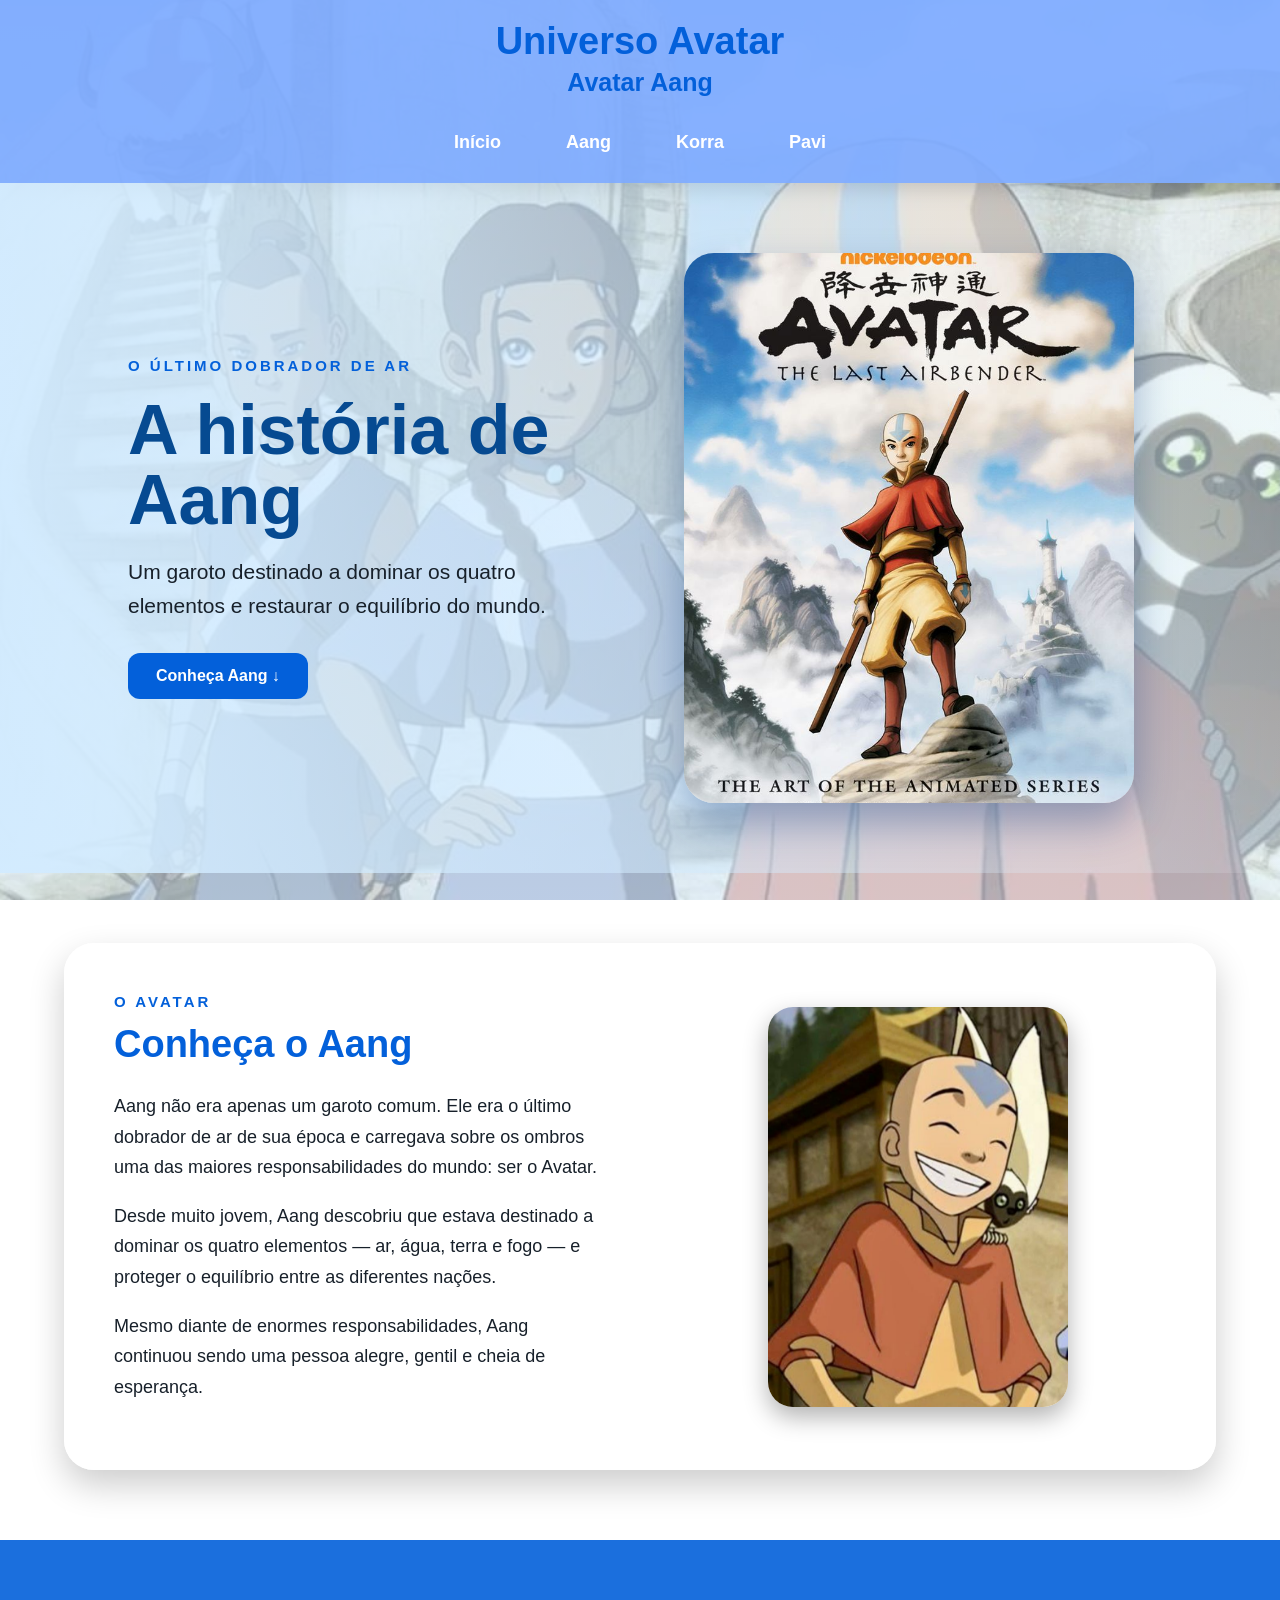
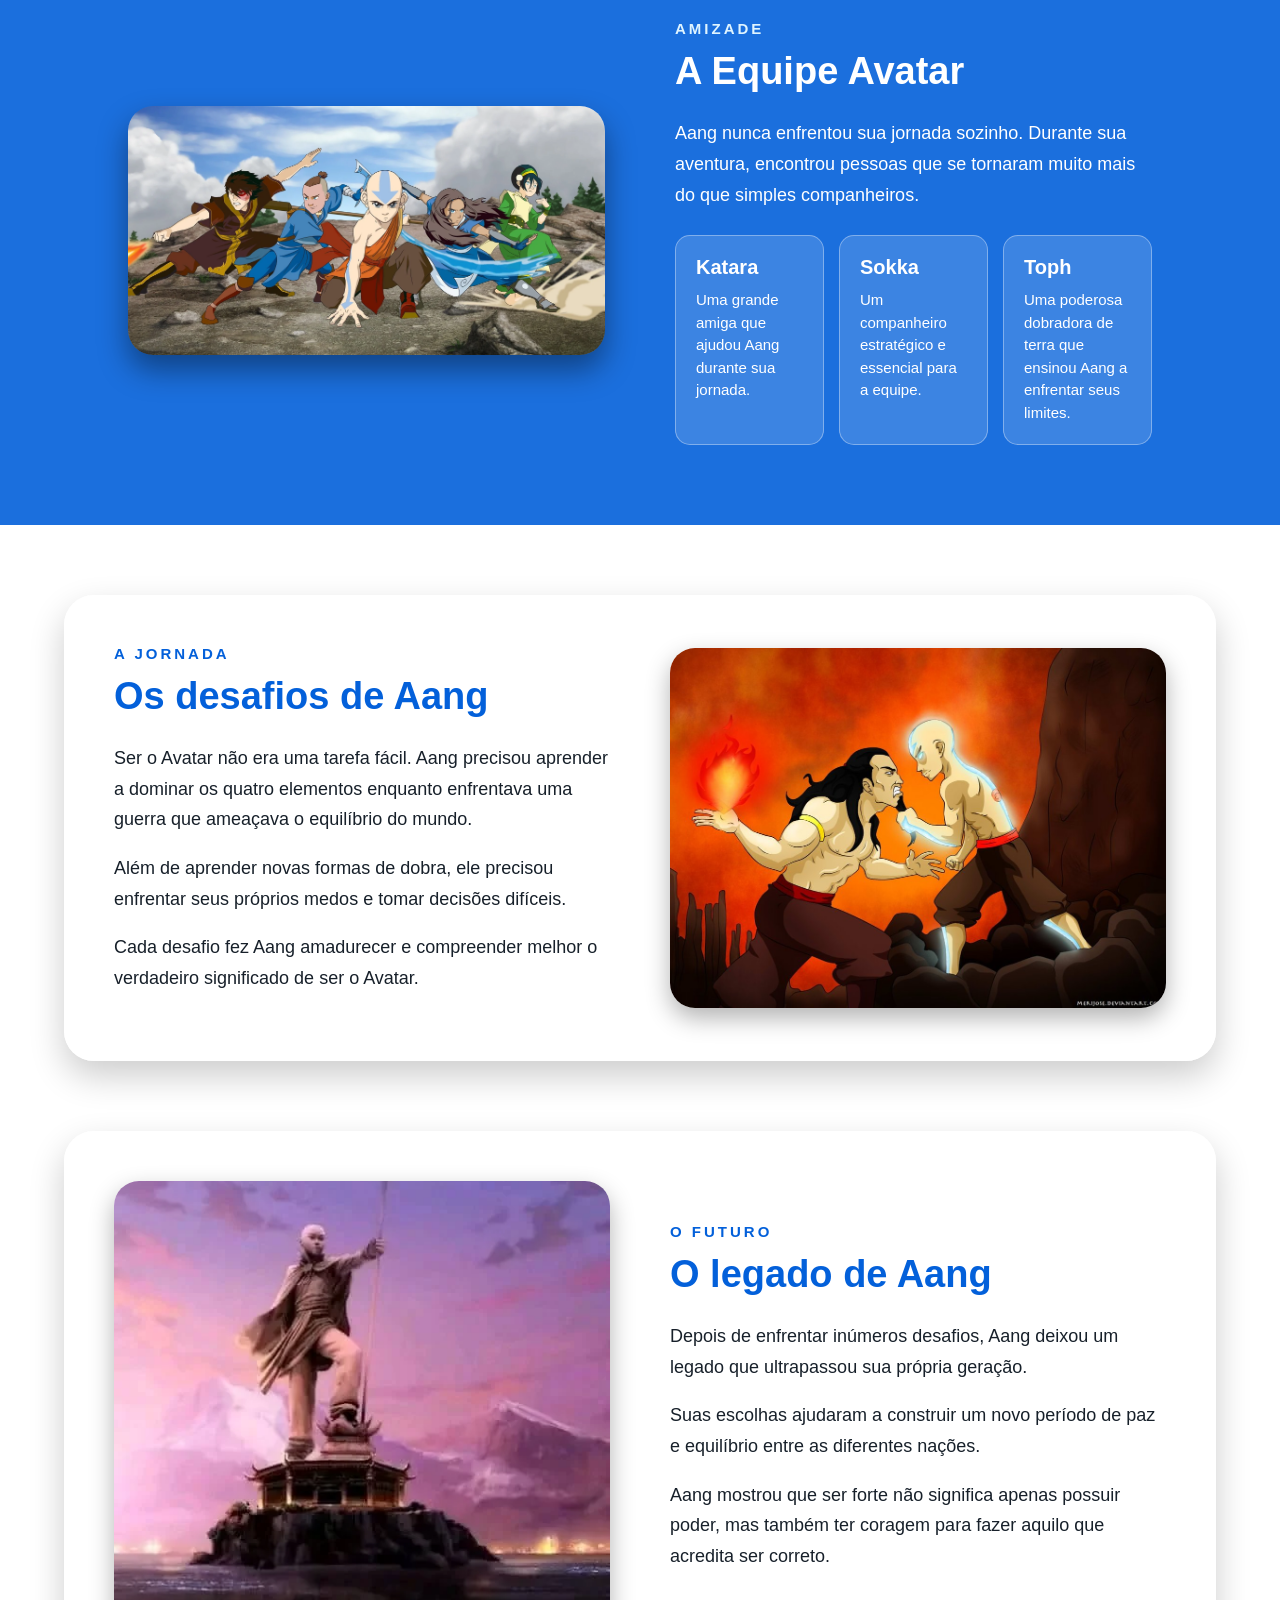
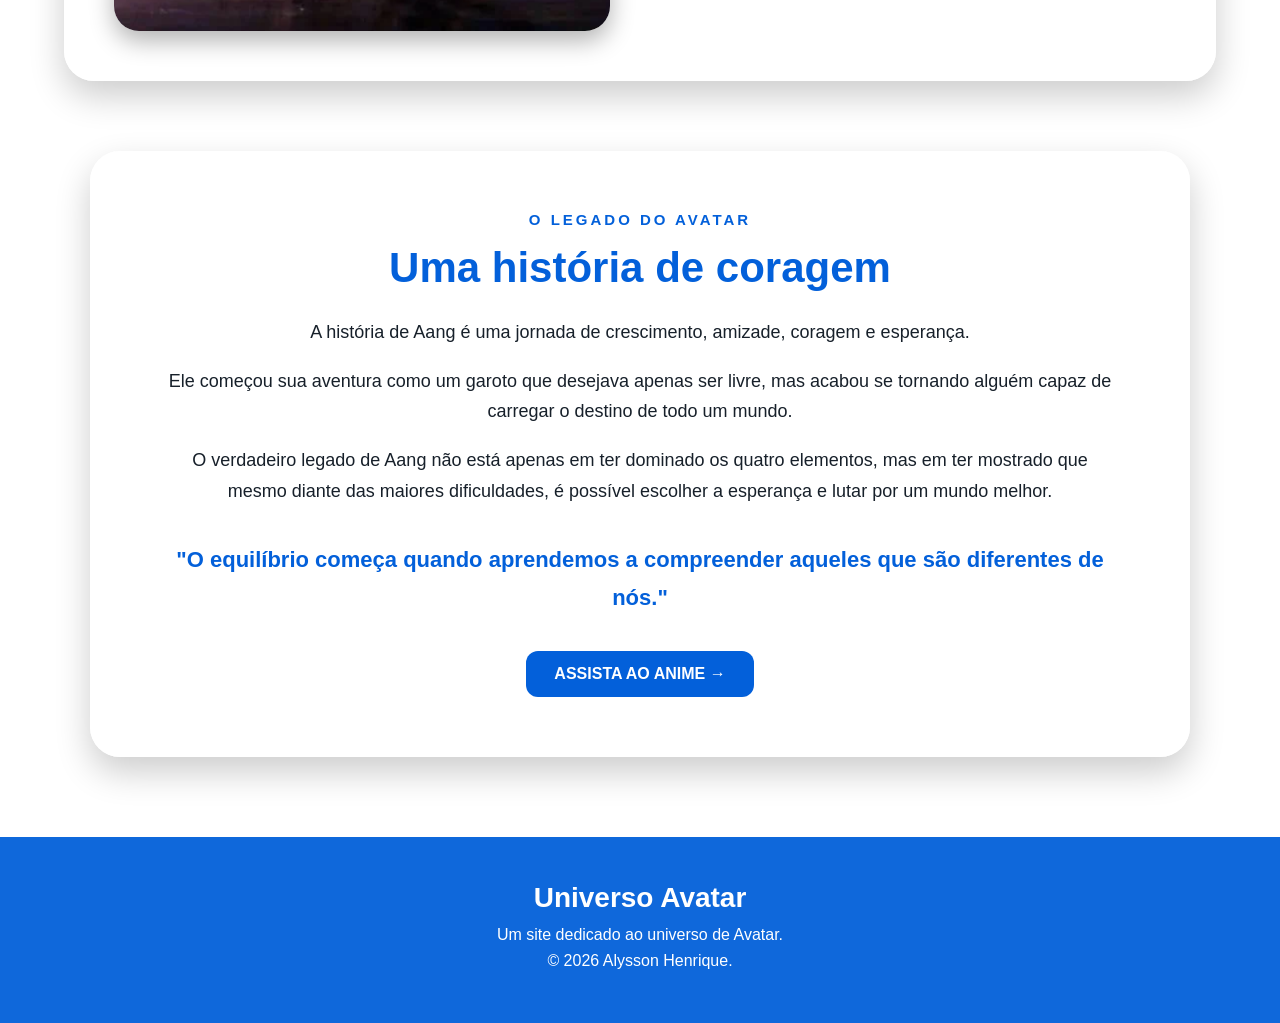
==== paginas/aang.html @ df980517 "universo avatar" ====
<!DOCTYPE html>
<html lang="pt-br">

<head>
    <meta charset="UTF-8">
    <meta name="viewport" content="width=device-width, initial-scale=1.0">
    <title>Aang - Avatar</title>
    <link rel="stylesheet" href="../estilos/aang.css">
</head>

<body>
   
      <!--<div id="intro-video">

        <video id="video-abertura" playsinline>
            <source src="../videos/abertura.mp4" type="video/mp4">
            Seu navegador não suporta vídeo.
        </video>

        <div class="intro-conteudo">

            <h1>Universo Avatar</h1>

            <p>Prepare-se para conhecer o mundo dos Avatares</p>

            <button id="iniciar-video">
                ENTRAR NO UNIVERSO
            </button>

            <button id="pular-video">
                Pular vídeo
            </button>

        </div>

    </div>-->


    <header class="cabecalho">

        <div class="tiulo1">

            <h1>Universo Avatar</h1>

            <h2>Avatar Aang</h2>

        </div>

        <nav class="menu">

            <a href="../index.html">Início</a>

            <a href="../paginas/aang.html">Aang</a>

            <a href="../paginas/korra.html">Korra</a>

            <a href="../paginas/pavi.html">Pavi</a>

        </nav>

    </header>


    <main>

        <section class="hero">

            <div class="hero-texto">

                <span>O ÚLTIMO DOBRADOR DE AR</span>

                <h1>
                    A história de
                    <br>
                    Aang
                </h1>

                <p>
                    Um garoto destinado a dominar os quatro elementos
                    e restaurar o equilíbrio do mundo.
                </p>

                <a href="#introducao" class="botao">
                    Conheça Aang ↓
                </a>

            </div>


            <div class="hero-imagem">

                <img
                    src="../imagens/Anng/capa aang.jpg"
                    alt="Aang"
                >

            </div>

        </section>


        <section class="introducao" id="introducao">

            <div class="texto">

                <span class="subtitulo">
                    O AVATAR
                </span>

                <h2>
                    Conheça o Aang
                </h2>

                <p>
                    Aang não era apenas um garoto comum. Ele era o último
                    dobrador de ar de sua época e carregava sobre os ombros
                    uma das maiores responsabilidades do mundo: ser o Avatar.
                </p>

                <p>
                    Desde muito jovem, Aang descobriu que estava destinado
                    a dominar os quatro elementos — ar, água, terra e fogo —
                    e proteger o equilíbrio entre as diferentes nações.
                </p>

                <p>
                    Mesmo diante de enormes responsabilidades, Aang continuou
                    sendo uma pessoa alegre, gentil e cheia de esperança.
                </p>

            </div>


            <div class="imagem1">

                <img
                    id="imagem1"
                    src="../imagens/Anng/perfilaang.png"
                    alt="Aang"
                >

            </div>

        </section>


        <section class="destaque">

            <div class="destaque-imagem">

                <img
                    src="../imagens/Anng/eqipeaang.png"
                    alt="Equipe do Aang"
                >

            </div>


            <div class="destaque-texto">

                <span class="subtitulo">
                    AMIZADE
                </span>

                <h2>
                    A Equipe Avatar
                </h2>

                <p>
                    Aang nunca enfrentou sua jornada sozinho.
                    Durante sua aventura, encontrou pessoas que
                    se tornaram muito mais do que simples companheiros.
                </p>


                <div class="mini-cards">

                    <div class="mini-card">

                        <h3>
                            Katara
                        </h3>

                        <p>
                            Uma grande amiga que ajudou Aang
                            durante sua jornada.
                        </p>

                    </div>


                    <div class="mini-card">

                        <h3>
                            Sokka
                        </h3>

                        <p>
                            Um companheiro estratégico e
                            essencial para a equipe.
                        </p>

                    </div>


                    <div class="mini-card">

                        <h3>
                            Toph
                        </h3>

                        <p>
                            Uma poderosa dobradora de terra
                            que ensinou Aang a enfrentar seus limites.
                        </p>

                    </div>

                </div>

            </div>

        </section>


        <section class="desafios">

            <div class="texto">

                <span class="subtitulo">
                    A JORNADA
                </span>

                <h2>
                    Os desafios de Aang
                </h2>

                <p>
                    Ser o Avatar não era uma tarefa fácil. Aang precisou
                    aprender a dominar os quatro elementos enquanto enfrentava
                    uma guerra que ameaçava o equilíbrio do mundo.
                </p>

                <p>
                    Além de aprender novas formas de dobra, ele precisou
                    enfrentar seus próprios medos e tomar decisões difíceis.
                </p>

                <p>
                    Cada desafio fez Aang amadurecer e compreender melhor
                    o verdadeiro significado de ser o Avatar.
                </p>

            </div>


            <div class="imagem">

                <img
                    src="../imagens/Anng/desafiosaang.png"
                    alt="Aang enfrentando desafios"
                >

            </div>

        </section>


        <section class="legado">

            <div class="imagem">

                <img
                    src="../imagens/Anng/legadoasng.png"
                    alt="Legado de Aang"
                >

            </div>


            <div class="texto">

                <span class="subtitulo">
                    O FUTURO
                </span>

                <h2>
                    O legado de Aang
                </h2>

                <p>
                    Depois de enfrentar inúmeros desafios, Aang deixou
                    um legado que ultrapassou sua própria geração.
                </p>

                <p>
                    Suas escolhas ajudaram a construir um novo período
                    de paz e equilíbrio entre as diferentes nações.
                </p>

                <p>
                    Aang mostrou que ser forte não significa apenas possuir
                    poder, mas também ter coragem para fazer aquilo que
                    acredita ser correto.
                </p>

            </div>

        </section>


        <section class="conclusao">

            <div class="texto">

                <span class="subtitulo">
                    O LEGADO DO AVATAR
                </span>

                <h2>
                    Uma história de coragem
                </h2>

                <p>
                    A história de Aang é uma jornada de crescimento,
                    amizade, coragem e esperança.
                </p>

                <p>
                    Ele começou sua aventura como um garoto que desejava
                    apenas ser livre, mas acabou se tornando alguém capaz
                    de carregar o destino de todo um mundo.
                </p>

                <p>
                    O verdadeiro legado de Aang não está apenas em ter
                    dominado os quatro elementos, mas em ter mostrado que
                    mesmo diante das maiores dificuldades, é possível
                    escolher a esperança e lutar por um mundo melhor.
                </p>

                <p class="frase-final">
                    "O equilíbrio começa quando aprendemos a compreender
                    aqueles que são diferentes de nós."
                </p>

                <a
                    href="../series/inicio_catalago.html"
                    class="botao-final"
                >
                    ASSISTA AO ANIME →
                </a>

            </div>

        </section>

    </main>


    <footer class="rodape">

        <h2>
            Universo Avatar
        </h2>

        <p>
            Um site dedicado ao universo de Avatar.
        </p>

        <p>
            © 2026 Alysson Henrique.
        </p>

    </footer>

    <!--<script>

        const intro = document.getElementById("intro-video");

        const video = document.getElementById("video-abertura");

        const iniciar = document.getElementById("iniciar-video");

        const pular = document.getElementById("pular-video");


        function fecharIntro() {

            intro.classList.add("fechar");

            document.body.classList.remove("bloqueado");

            setTimeout(function () {

                intro.style.display = "none";

            }, 1000);

        }


        iniciar.addEventListener("click", function () {

            video.muted = false;

            video.play();

            iniciar.style.display = "none";

        });


        pular.addEventListener("click", function () {

            video.pause();

            fecharIntro();

        });


        video.addEventListener("ended", function () {

            fecharIntro();

        });


        document.body.classList.add("bloqueado");

    </script>-->

</body>

</html>
---- estilos/aang.css ----
* {
    margin: 0;
    padding: 0;
    box-sizing: border-box;
    font-family: 'Gill Sans', 'Gill Sans MT', Calibri, 'Trebuchet MS', sans-serif;
}

html {
    scroll-behavior: smooth;
}

body {
    min-height: 100vh;
    color: #17202a;
    background-image:
        linear-gradient(
            rgba(220, 240, 255, 0.35),
            rgba(220, 240, 255, 0.65)
        ),
        url("../imagens/Anng/aangfundo.png");
    background-repeat: no-repeat;
    background-size: cover;
    background-position: center;
    background-attachment: fixed;
}

body.bloqueado {
    overflow: hidden;
}

#intro-video {
    position: fixed;
    top: 0;
    left: 0;
    width: 100%;
    height: 100vh;
    background: black;
    z-index: 99999;
    display: flex;
    justify-content: center;
    align-items: center;
    overflow: hidden;
    opacity: 1;
    visibility: visible;
    transition: opacity 1s ease, visibility 1s ease;
}

#video-abertura {
    position: absolute;
    top: 0;
    left: 0;
    width: 100%;
    height: 100%;
    object-fit: cover;
    z-index: 0;
}

#intro-video::before {
    content: "";
    position: absolute;
    top: 0;
    left: 0;
    width: 100%;
    height: 100%;
    background: rgba(0, 0, 0, 0.30);
    z-index: 1;
}

.intro-conteudo {
    position: absolute;
    bottom: 0;
    left: 0;
    width: 100%;
    padding: 120px 20px 50px;
    text-align: center;
    color: white;
    background: linear-gradient(
        to bottom,
        transparent 0%,
        rgba(0, 0, 0, 0.08) 25%,
        rgba(0, 0, 0, 0.35) 55%,
        rgba(0, 0, 0, 0.85) 100%
    );
    z-index: 2;
}

.intro-conteudo h1 {
    font-size: 45px;
    letter-spacing: 5px;
    text-shadow: 0 4px 15px black;
    margin-bottom: 10px;
}

.intro-conteudo p {
    font-size: 20px;
    margin: 10px 0 25px;
    text-shadow: 0 2px 8px black;
}

#iniciar-video,
#pular-video {
    padding: 13px 25px;
    border-radius: 30px;
    font-size: 16px;
    font-weight: bold;
    cursor: pointer;
    transition: 0.3s;
    margin: 5px;
}

#iniciar-video {
    border: none;
    background: white;
    color: #0360da;
}

#pular-video {
    border: 2px solid white;
    background: rgba(255, 255, 255, 0.12);
    color: white;
}

#iniciar-video:hover,
#pular-video:hover {
    transform: translateY(-3px);
}

#iniciar-video:hover {
    background: #0360da;
    color: white;
}

#pular-video:hover {
    background: white;
    color: #0360da;
}

#intro-video.fechar {
    opacity: 0;
    visibility: hidden;
    pointer-events: none;
}

.cabecalho {
    background: rgba(129, 173, 255, 0.95);
    color: rgb(3, 96, 218);
    padding: 20px 25px;
    box-shadow: 0 5px 20px rgba(0, 0, 0, 0.25);
}

.tiulo1 {
    text-align: center;
}

.tiulo1 h1 {
    font-size: 38px;
    margin-bottom: 5px;
}

.tiulo1 h2 {
    font-size: 25px;
}

.menu {
    display: flex;
    justify-content: center;
    align-items: center;
    gap: 15px;
    margin-top: 25px;
    flex-wrap: wrap;
}

.menu a {
    text-decoration: none;
    color: white;
    font-size: 18px;
    font-weight: bold;
    padding: 10px 25px;
    border-radius: 10px;
    transition: 0.3s;
}

.menu a:hover {
    background-color: rgb(3, 96, 218);
    transform: translateY(-3px);
}

.hero {
    min-height: 650px;
    width: 100%;
    padding: 70px 10%;
    display: flex;
    align-items: center;
    justify-content: space-between;
    gap: 50px;
    background:
        linear-gradient(
            90deg,
            rgba(210, 235, 255, 0.96),
            rgba(210, 235, 255, 0.55),
            rgba(255, 255, 255, 0.1)
        );
}

.hero-texto {
    flex: 1;
    max-width: 650px;
}

.hero-texto span,
.subtitulo {
    color: #0360da;
    font-weight: bold;
    letter-spacing: 3px;
    font-size: 15px;
}

.hero-texto h1 {
    color: #064a91;
    font-size: 70px;
    line-height: 1;
    margin: 20px 0;
}

.hero-texto p {
    font-size: 21px;
    line-height: 1.6;
    margin-bottom: 30px;
}

.hero-imagem {
    flex: 1;
    display: flex;
    justify-content: center;
}

.hero-imagem img {
    width: 100%;
    max-width: 450px;
    max-height: 550px;
    object-fit: cover;
    border-radius: 30px;
    box-shadow: 0 20px 40px rgba(0, 50, 120, 0.35);
}

.botao,
.botao-final {
    display: inline-block;
    text-decoration: none;
    background: #0360da;
    color: white;
    padding: 14px 28px;
    border-radius: 12px;
    font-weight: bold;
    transition: 0.3s;
}

.botao:hover,
.botao-final:hover {
    background: #064a91;
    transform: translateY(-3px);
    box-shadow: 0 8px 20px rgba(3, 96, 218, 0.35);
}

.introducao,
.desafios,
.legado {
    width: 90%;
    max-width: 1250px;
    margin: 70px auto;
    padding: 50px;
    border-radius: 30px;
    display: flex;
    align-items: center;
    justify-content: space-between;
    gap: 60px;
    background: rgba(255, 255, 255, 0.92);
    box-shadow: 0 15px 35px rgba(0, 0, 0, 0.2);
}

.texto {
    flex: 1;
}

.texto h2,
.destaque-texto h2 {
    color: #0360da;
    font-size: 38px;
    margin: 12px 0 25px;
}

.texto p,
.destaque-texto > p {
    font-size: 18px;
    line-height: 1.7;
    margin-bottom: 18px;
}

.imagem1,
.imagem {
    flex: 1;
    display: flex;
    justify-content: center;
    align-items: center;
}

.imagem1 img,
.imagem img {
    width: 100%;
    max-width: 500px;
    max-height: 450px;
    object-fit: cover;
    border-radius: 25px;
    box-shadow: 0 10px 25px rgba(0, 0, 0, 0.3);
    transition: 0.4s;
}

.imagem1 img:hover,
.imagem img:hover {
    transform: scale(1.03);
}

#imagem1 {
    width: 300px;
    height: 400px;
    object-fit: cover;
}

.destaque {
    width: 100%;
    padding: 80px 10%;
    display: flex;
    align-items: center;
    gap: 70px;
    background: rgba(3, 96, 218, 0.9);
    color: white;
}

.destaque-imagem {
    flex: 1;
}

.destaque-imagem img {
    width: 100%;
    max-width: 600px;
    border-radius: 25px;
    box-shadow: 0 15px 30px rgba(0, 0, 0, 0.4);
}

.destaque-texto {
    flex: 1;
}

.destaque-texto .subtitulo {
    color: #dff4ff;
}

.destaque-texto h2 {
    color: white;
}

.destaque-texto > p {
    color: white;
}

.mini-cards {
    display: grid;
    grid-template-columns: repeat(3, 1fr);
    gap: 15px;
    margin-top: 25px;
}

.mini-card {
    padding: 20px;
    border-radius: 15px;
    background: rgba(255, 255, 255, 0.15);
    border: 1px solid rgba(255, 255, 255, 0.35);
    transition: 0.3s;
}

.mini-card:hover {
    transform: translateY(-5px);
    background: rgba(255, 255, 255, 0.25);
}

.mini-card h3 {
    margin-bottom: 10px;
    font-size: 20px;
}

.mini-card p {
    font-size: 15px;
    line-height: 1.5;
}

.conclusao {
    width: 90%;
    max-width: 1100px;
    margin: 70px auto;
    padding: 60px;
    text-align: center;
    border-radius: 30px;
    background: rgba(255, 255, 255, 0.94);
    box-shadow: 0 15px 35px rgba(0, 0, 0, 0.2);
}

.conclusao .texto {
    max-width: 950px;
    margin: auto;
}

.conclusao h2 {
    color: #0360da;
    font-size: 42px;
    margin: 15px 0 25px;
}

.conclusao p {
    font-size: 18px;
    line-height: 1.7;
    margin-bottom: 18px;
}

.frase-final {
    color: #0360da;
    font-size: 22px !important;
    font-weight: bold;
    margin: 35px 0 !important;
}

.rodape {
    margin-top: 80px;
    padding: 45px 20px;
    background-color: rgba(3, 96, 218, 0.95);
    color: white;
    text-align: center;
}

.rodape h2 {
    font-size: 28px;
    margin-bottom: 12px;
}

.rodape p {
    margin: 8px;
    font-size: 16px;
}

@media (max-width: 900px) {

    .hero {
        flex-direction: column;
        text-align: center;
        padding: 60px 6%;
    }

    .hero-texto h1 {
        font-size: 52px;
    }

    .hero-imagem img {
        max-width: 350px;
    }

    .introducao,
    .desafios,
    .legado {
        flex-direction: column;
        width: 92%;
        padding: 35px;
    }

    .destaque {
        flex-direction: column;
        padding: 60px 6%;
    }

    .mini-cards {
        grid-template-columns: 1fr;
    }

    .imagem1 img,
    .imagem img {
        max-width: 100%;
    }

    .conclusao {
        width: 92%;
        padding: 35px;
    }
}

@media (max-width: 600px) {

    body {
        background-attachment: scroll;
        overflow-x: hidden;
    }

    #intro-video {
        width: 100%;
        height: 100dvh;
    }

    #video-abertura {
        width: 100%;
        height: 100%;
        object-fit: cover;
    }

    .intro-conteudo {
        bottom: 0;
        padding: 100px 15px 30px;
    }

    .intro-conteudo h1 {
        font-size: 28px;
        letter-spacing: 2px;
    }

    .intro-conteudo p {
        font-size: 16px;
        margin-bottom: 20px;
    }

    #iniciar-video,
    #pular-video {
        width: 90%;
        max-width: 300px;
        padding: 12px 20px;
        font-size: 14px;
    }

    .tiulo1 h1 {
        font-size: 30px;
    }

    .tiulo1 h2 {
        font-size: 21px;
    }

    .menu {
        gap: 5px;
    }

    .menu a {
        font-size: 15px;
        padding: 9px 15px;
    }

    .hero {
        min-height: 550px;
        padding: 45px 5%;
    }

    .hero-texto h1 {
        font-size: 42px;
    }

    .hero-texto p {
        font-size: 18px;
    }

    .introducao,
    .desafios,
    .legado {
        width: 92%;
        padding: 25px;
        margin: 40px auto;
    }

    .texto h2,
    .destaque-texto h2 {
        font-size: 30px;
    }

    .texto p,
    .destaque-texto > p {
        font-size: 16px;
    }

    #imagem1 {
        width: 100%;
        max-width: 300px;
        height: 380px;
    }

    .destaque {
        padding: 50px 5%;
        gap: 35px;
    }

    .conclusao h2 {
        font-size: 32px;
    }

    .conclusao {
        width: 92%;
        padding: 30px 20px;
    }

    .conclusao p {
        font-size: 16px;
    }

    .frase-final {
        font-size: 19px !important;
    }

    .rodape {
        padding: 35px 15px;
    }

    .rodape h2 {
        font-size: 24px;
    }

    .rodape p {
        font-size: 14px;
    }
}
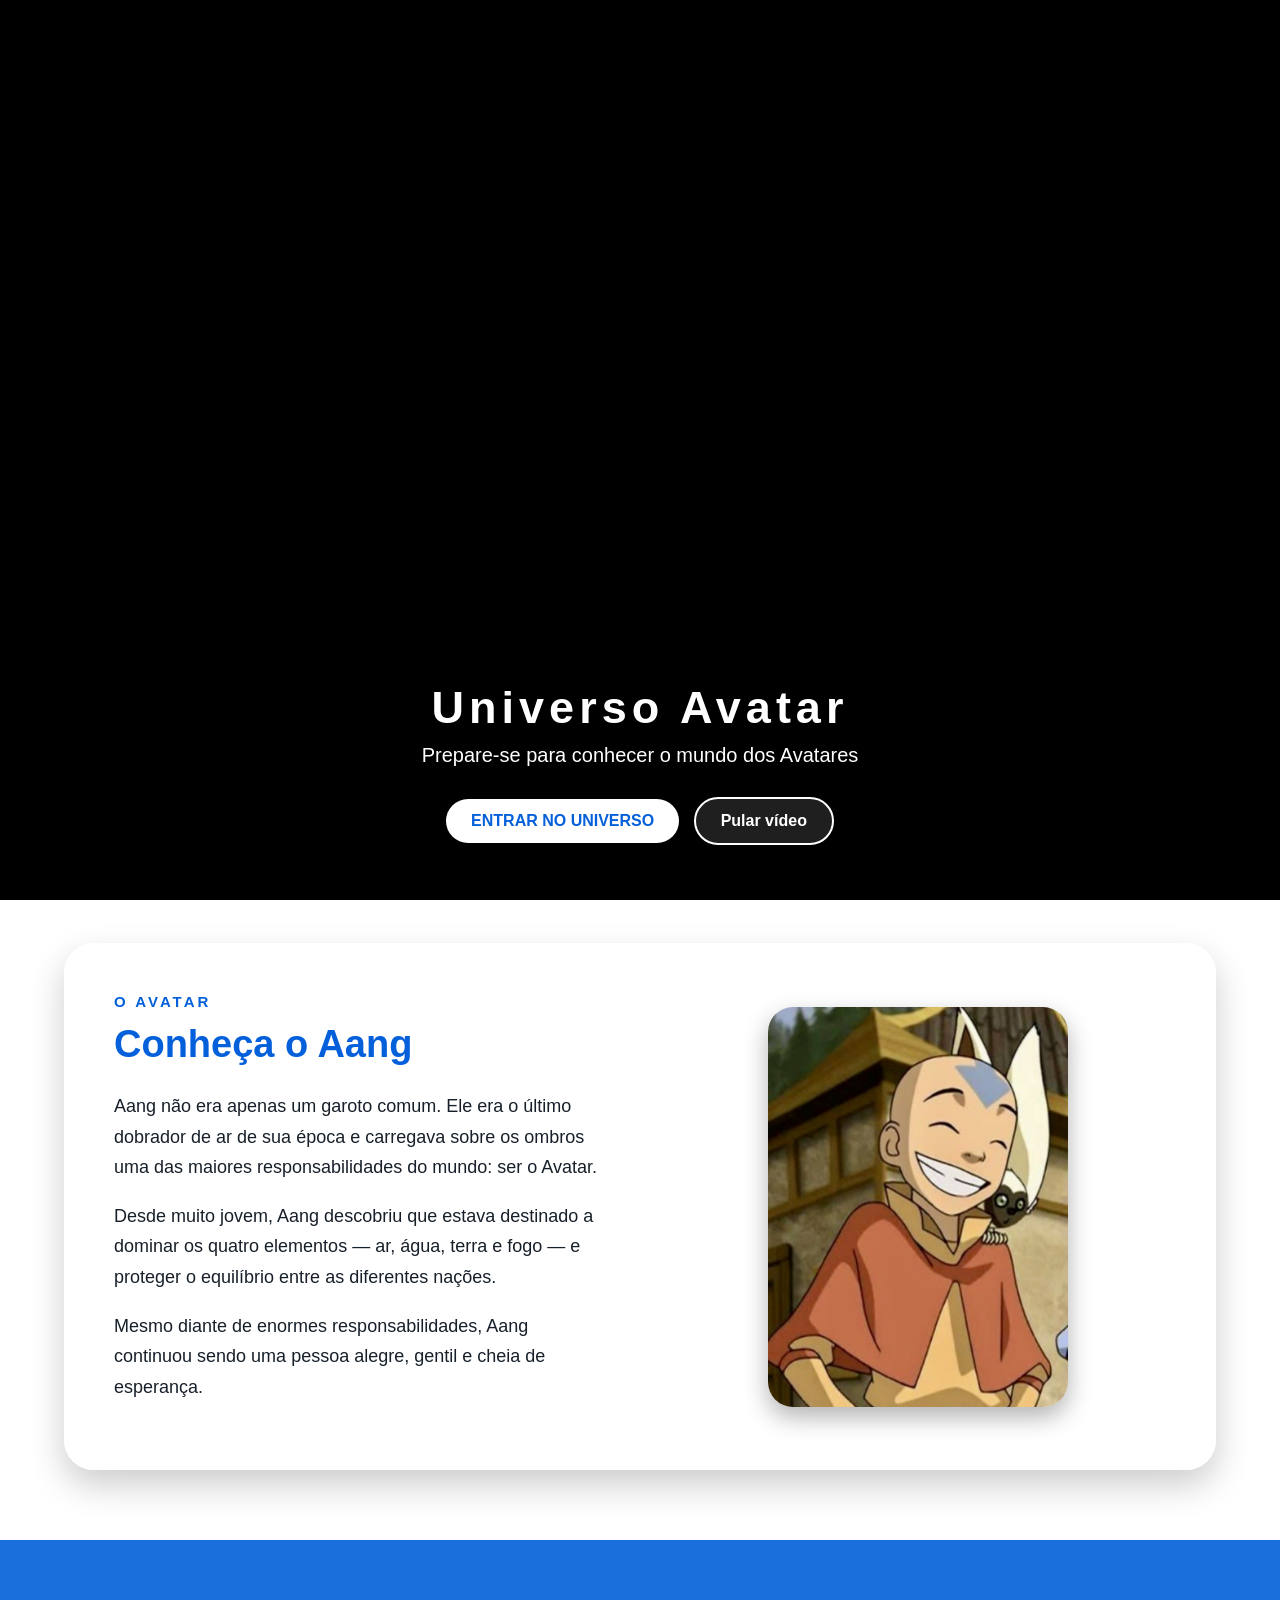
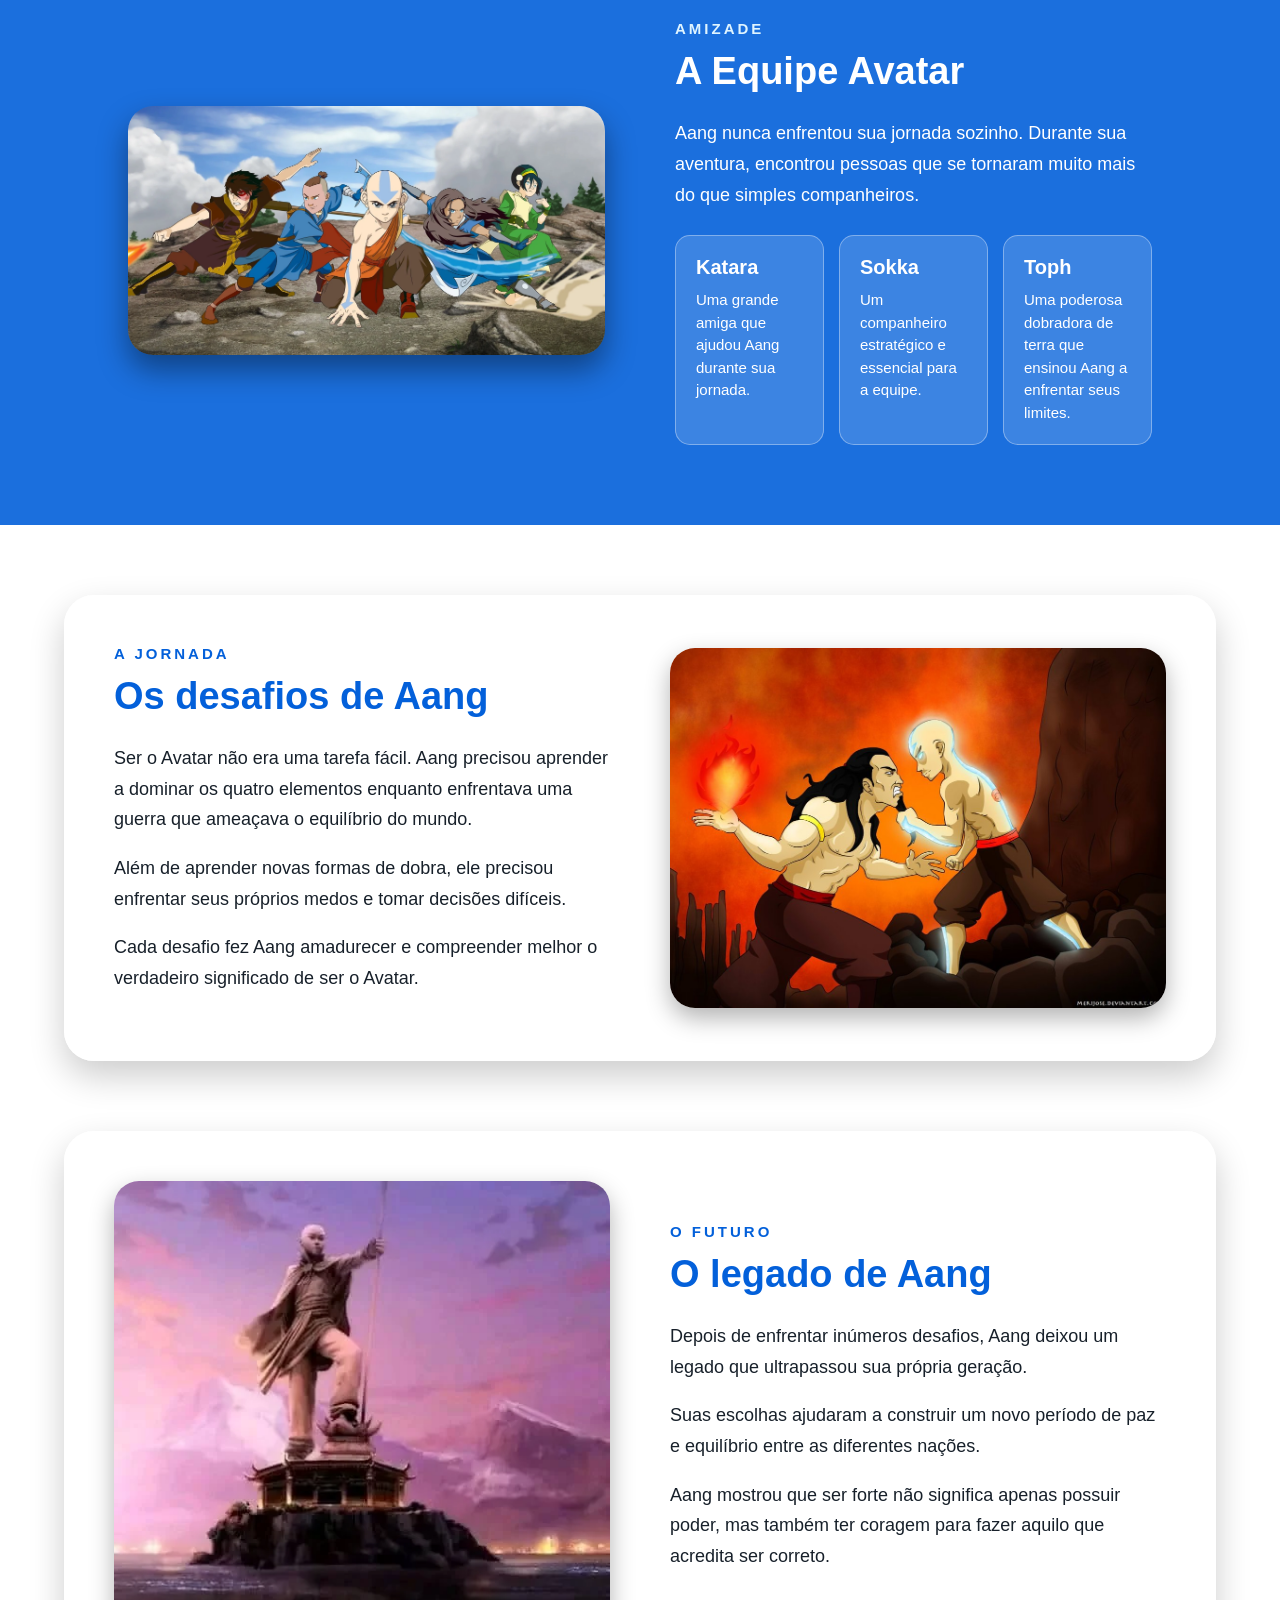
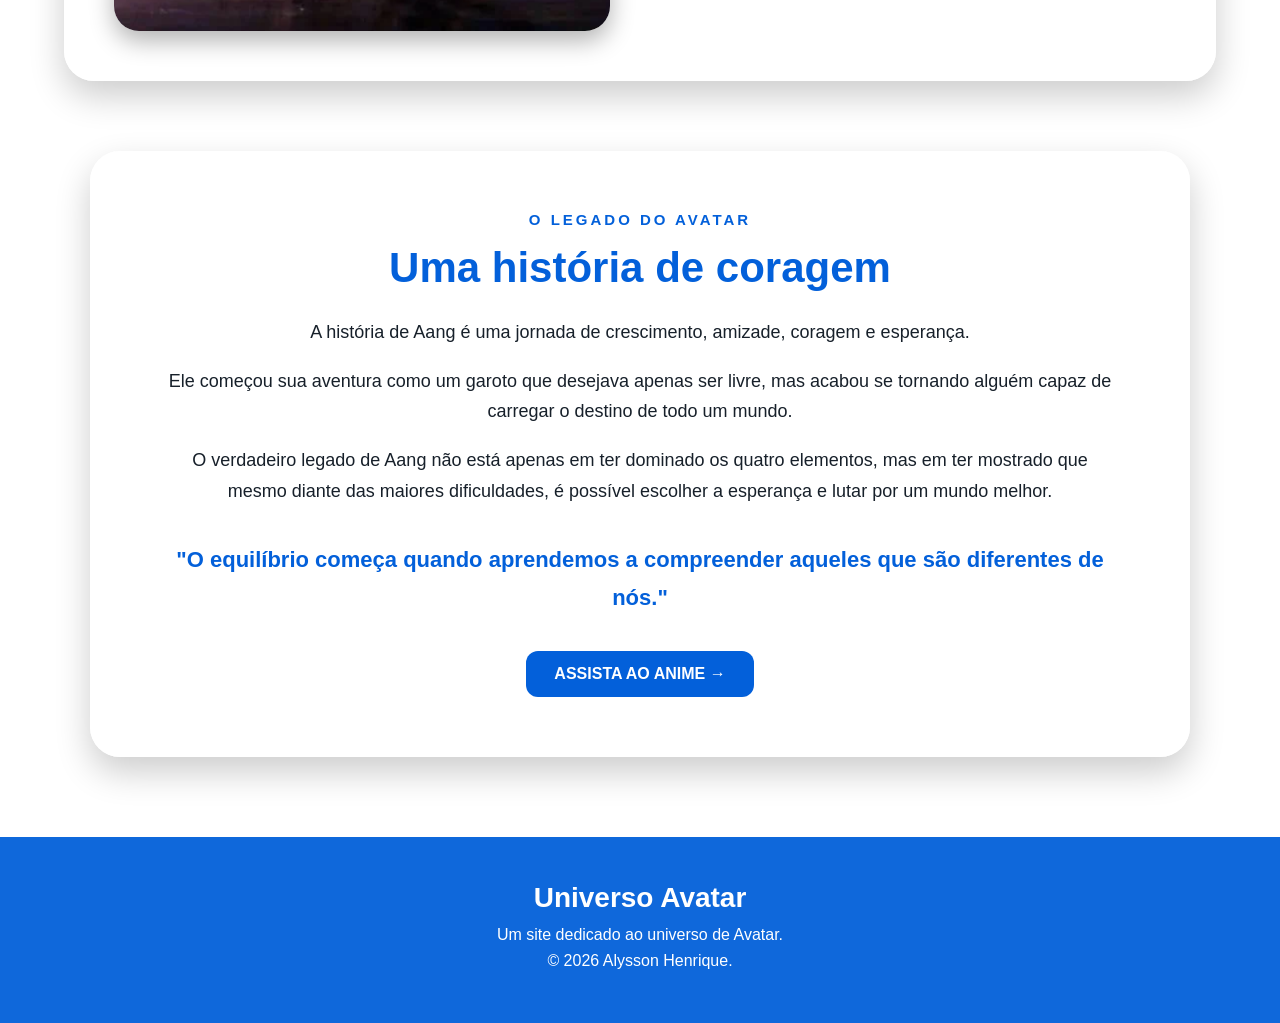
==== commit 1ba0dbc5: "aang.html" ====
--- a/paginas/aang.html
+++ b/paginas/aang.html
@@ -10,7 +10,7 @@
 
 <body>
    
-      <!--<div id="intro-video">
+      <div id="intro-video">
 
         <video id="video-abertura" playsinline>
             <source src="../videos/abertura.mp4" type="video/mp4">
@@ -33,7 +33,7 @@
 
         </div>
 
-    </div>-->
+    </div>
 
 
     <header class="cabecalho">
@@ -374,7 +374,7 @@
 
     </footer>
 
-    <!--<script>
+    <script>
 
         const intro = document.getElementById("intro-video");
 
@@ -429,8 +429,8 @@
 
         document.body.classList.add("bloqueado");
 
-    </script>-->
+    </script>
 
 </body>
 
-</html>+</html>
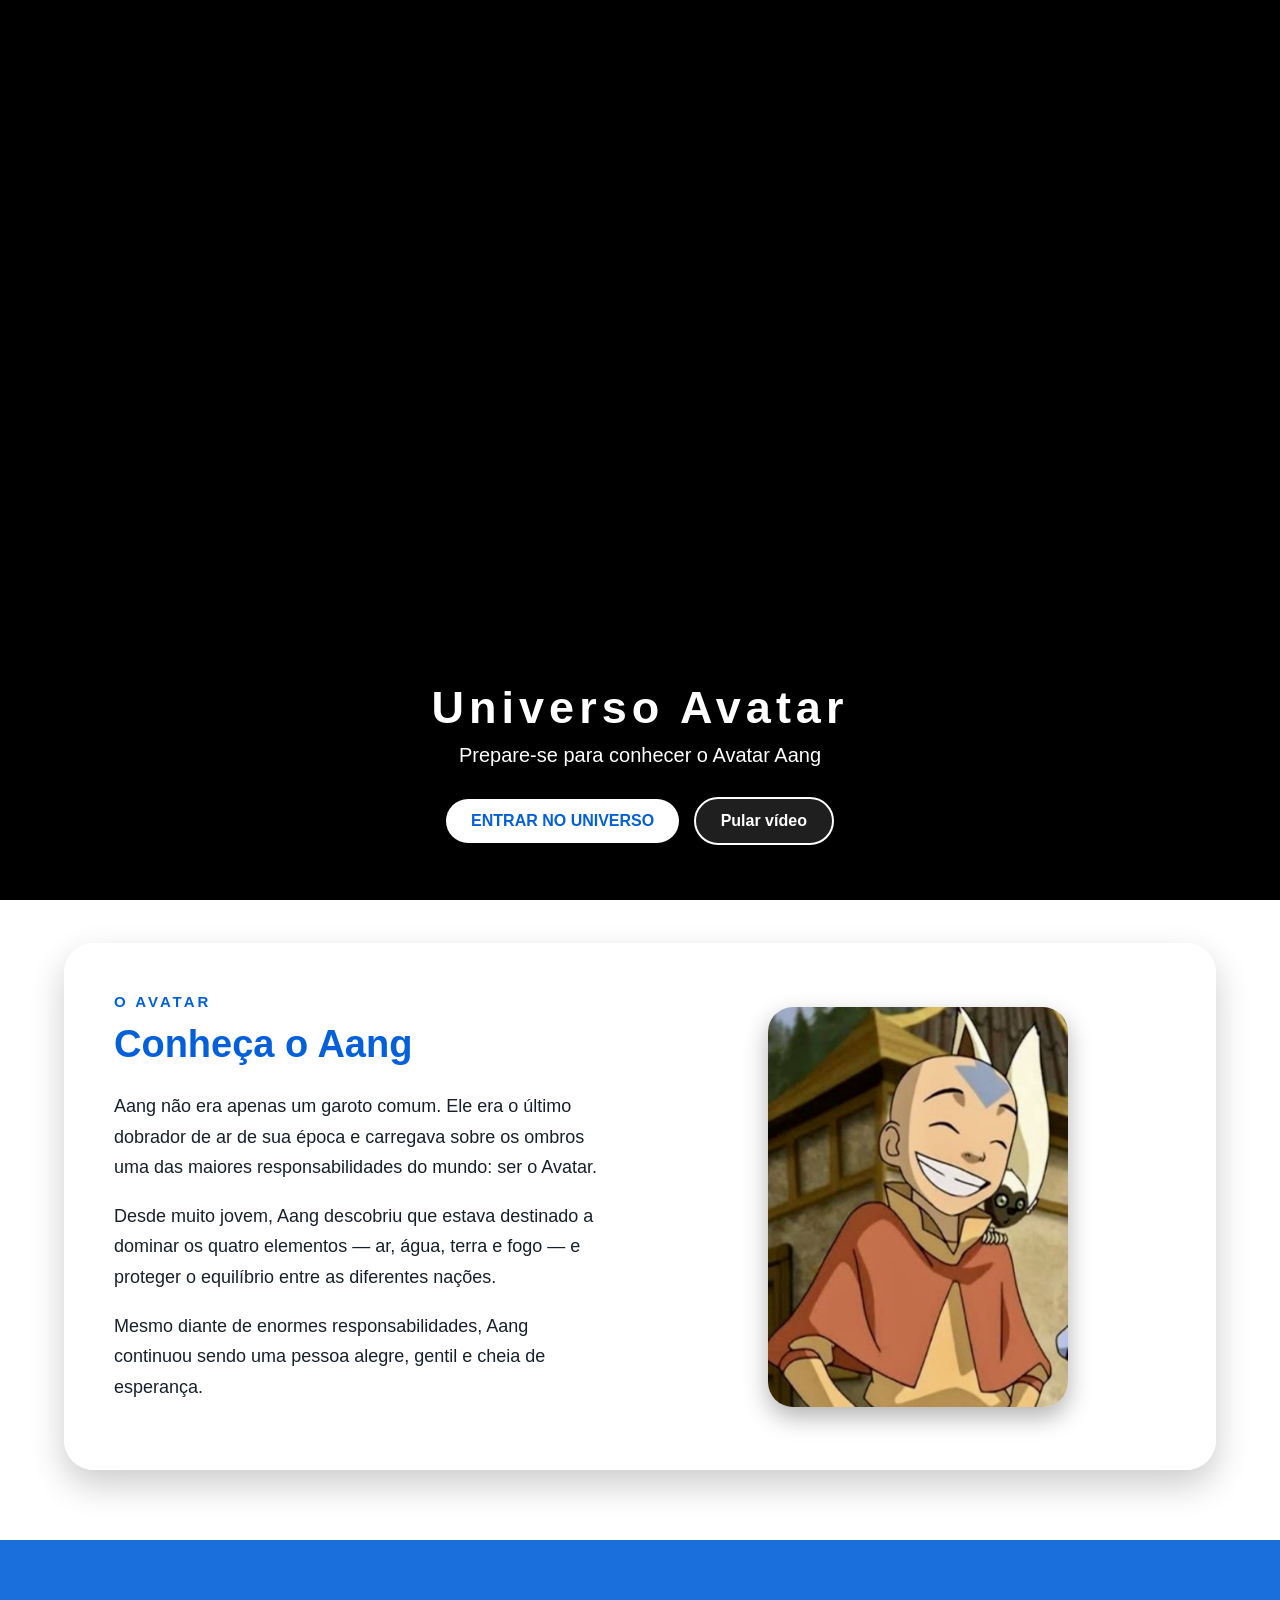
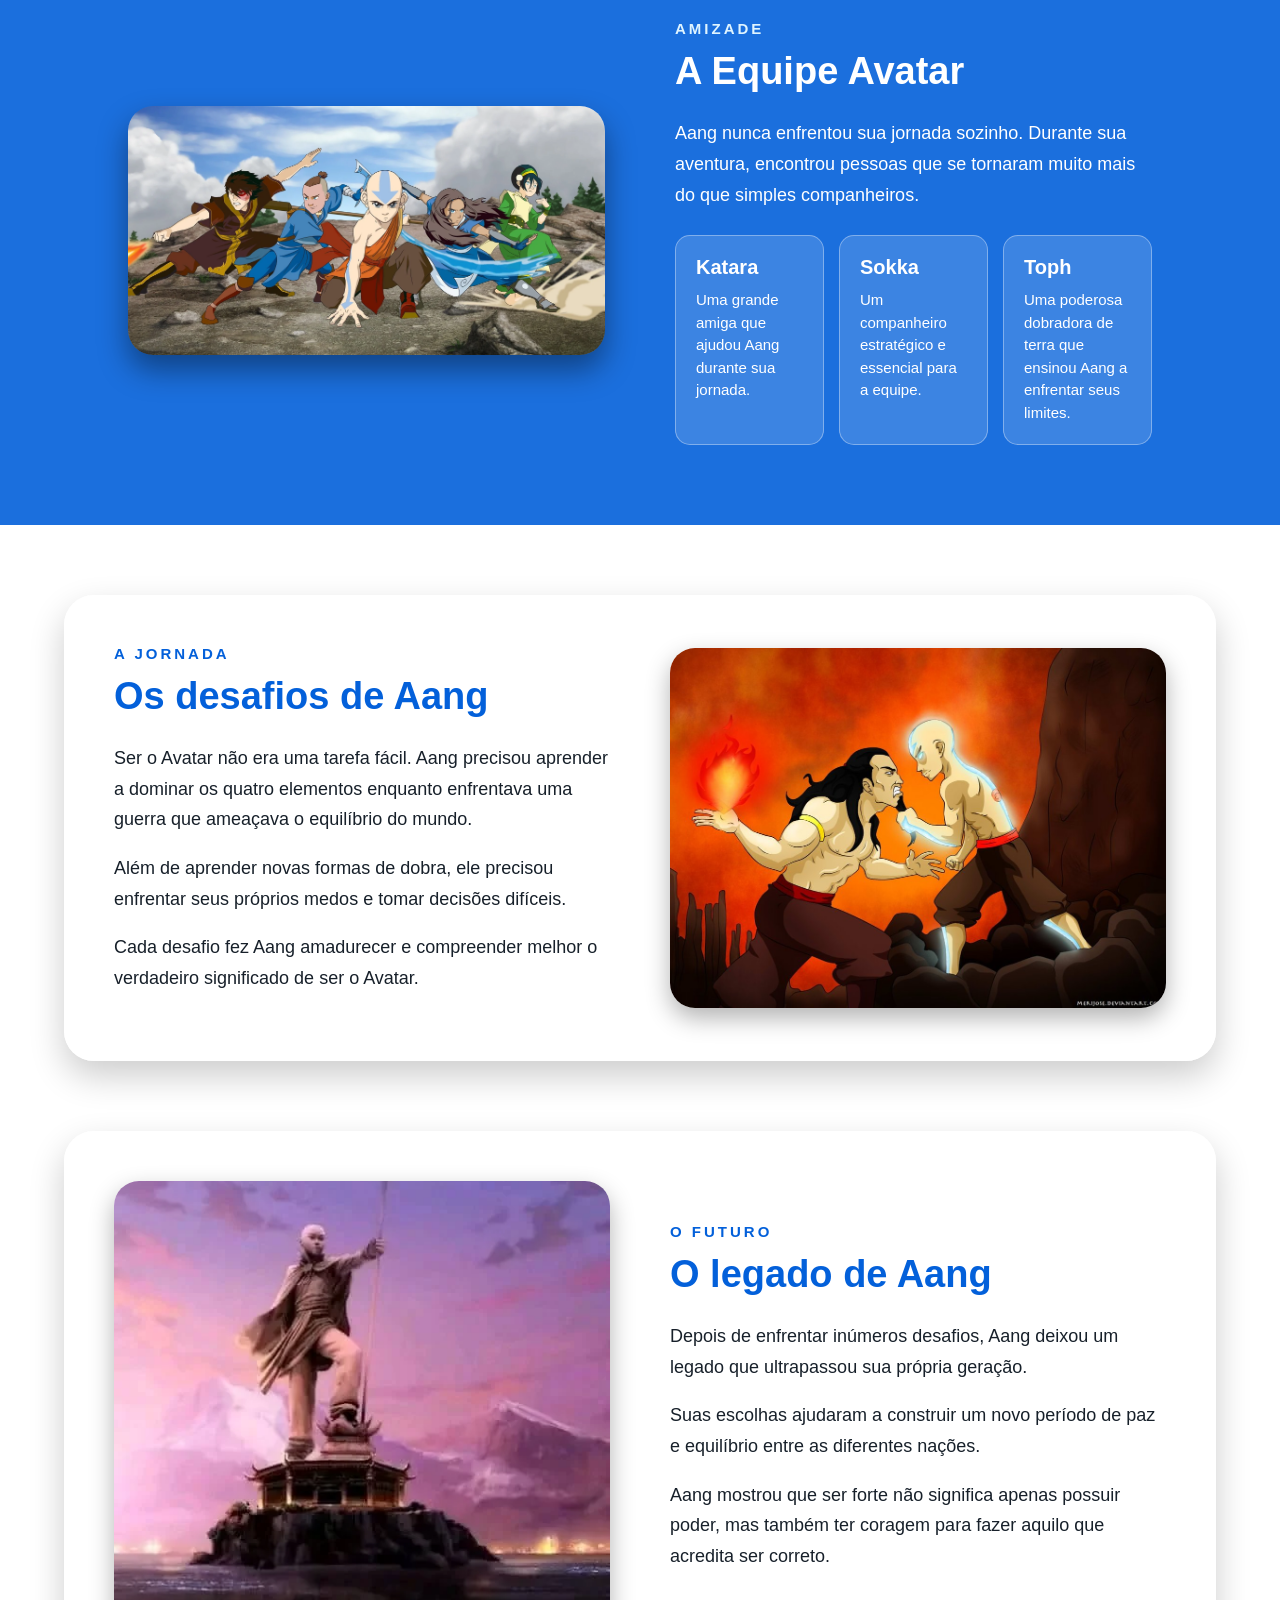
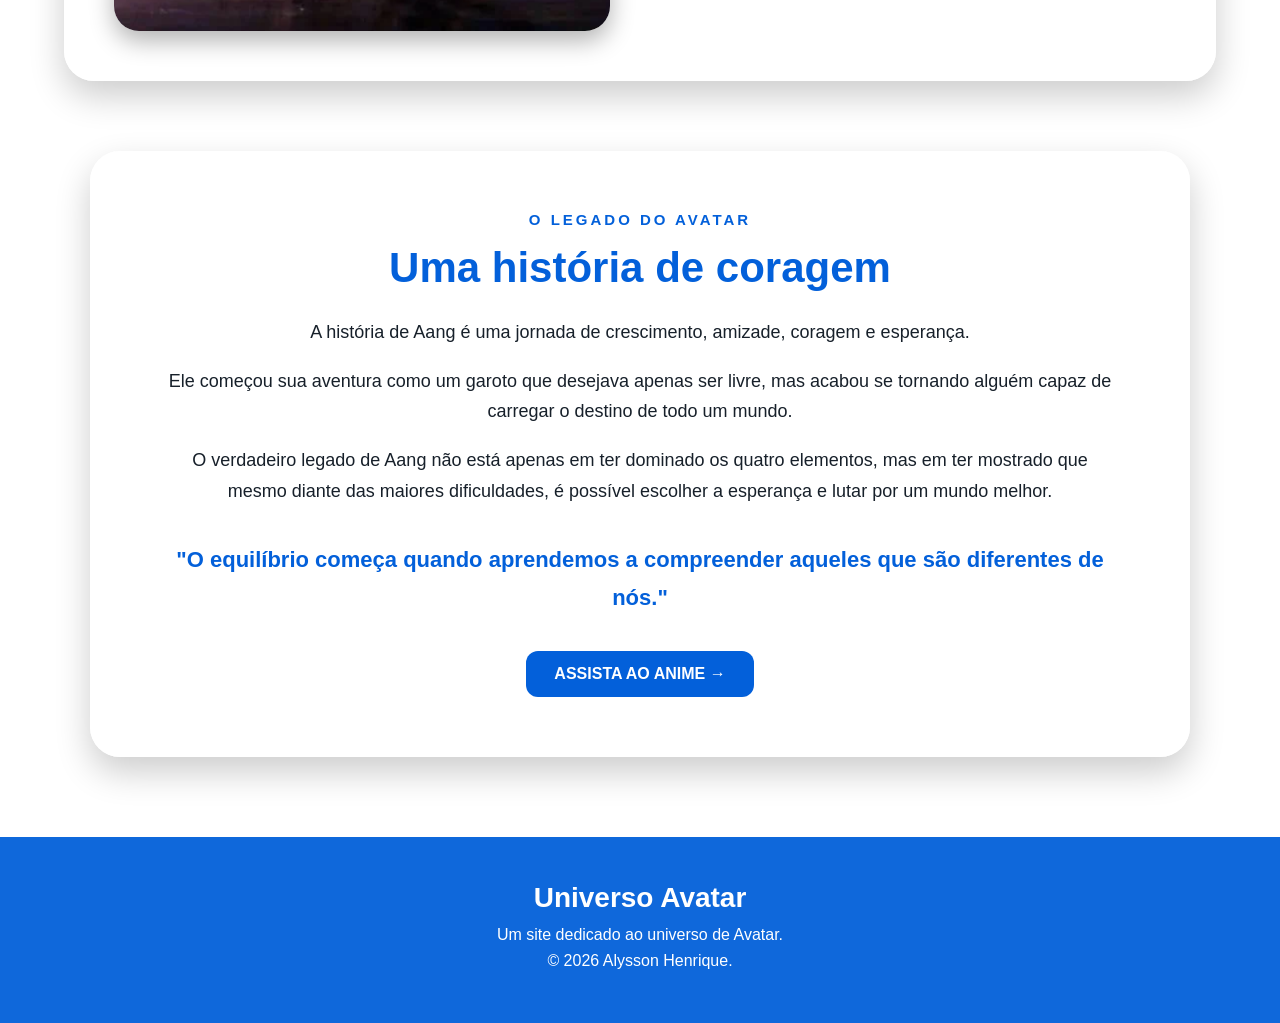
==== commit bcb9fe0b: "Update aang.html" ====
--- a/paginas/aang.html
+++ b/paginas/aang.html
@@ -21,7 +21,7 @@
 
             <h1>Universo Avatar</h1>
 
-            <p>Prepare-se para conhecer o mundo dos Avatares</p>
+            <p>Prepare-se para conhecer o Avatar Aang</p>
 
             <button id="iniciar-video">
                 ENTRAR NO UNIVERSO
